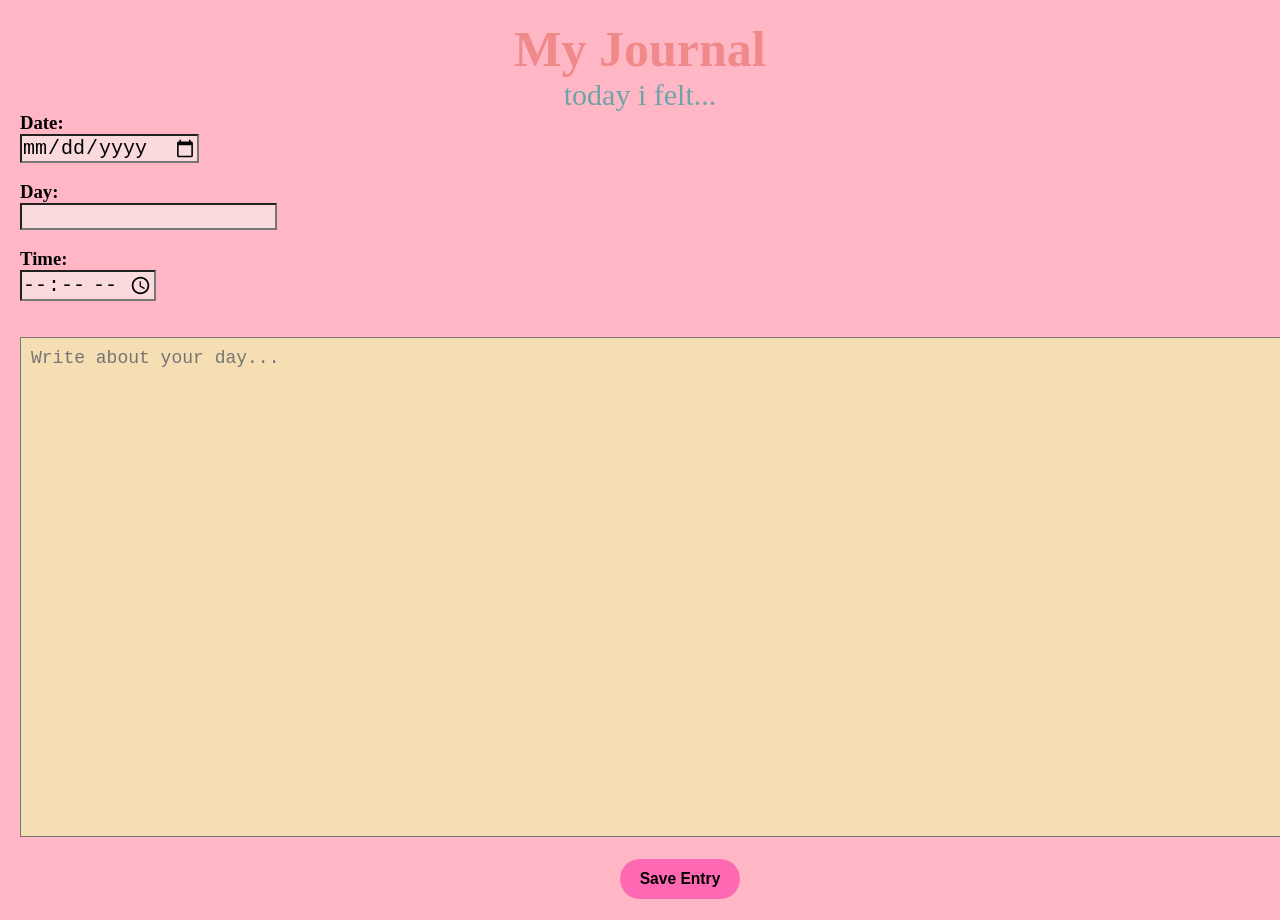
==== journaling.html @ ed4667d5 "Update and rename journaling.php to journaling.html" ====
<!DOCTYPE html>
<html>
<head>
    <title>Journaling</title>

    <style>
        * {
            margin: 0;
            padding: 0;
            box-sizing: border-box;
        }

        body {
            background-color: #FFB7C5;
        }

        input::placeholder {
            font-size: 15px;
        }

        button:hover {
            transform: translateY(-6px);
        }

        textarea {
            width: 1350px;
            height: 500px;
            background-color: wheat;
            font-size: 18px;
            padding: 10px;
        }
    </style>
</head>

<body>

<div style="background-color: #FFB7C5; min-height:100vh; padding:20px;">

    <h1 style="text-align:center; font-family:cursive; color:#f08a8a; font-size:50px;">
        My Journal
    </h1>

    <p style="text-align:center; font-size:30px; color:#6fa3a9;">
        today i felt...
    </p>

    <form id="journalForm">

        <h3>Date:</h3>
        <input type="date" id="date"
               style="background-color:#FADADD; font-size:20px">

        <br><br>

        <h3>Day:</h3>
        <input type="text" id="day"
               style="background-color:#FADADD; font-size:20px">

        <br><br>

        <h3>Time:</h3>
        <input type="time" id="time"
               style="background-color:#FADADD; font-size:20px">

        <br><br><br>

        <textarea id="entry"
                  placeholder="Write about your day..."></textarea>

        <br><br>

        <button type="submit"
                style="margin-left:600px;
                       width:120px;
                       height:40px;
                       border-radius:100px;
                       background-color:#FF69B4;
                       border:none;">

            <h3>Save Entry</h3>

        </button>

    </form>

</div>


<script>

document.getElementById("journalForm").addEventListener("submit", function(event) {

    // Prevent page from refreshing
    event.preventDefault();

    // Get values from the form
    let date = document.getElementById("date").value;
    let day = document.getElementById("day").value;
    let time = document.getElementById("time").value;
    let entry = document.getElementById("entry").value;

    // Check if journal entry is empty
    if (entry.trim() === "") {
        alert("Please write something in your journal.");
        return;
    }

    // Create journal entry
    let data =
        "Date: " + date + "\n" +
        "Day: " + day + "\n" +
        "Time: " + time + "\n" +
        "Entry:\n" + entry + "\n" +
        "------------------------\n";

    // Get previous entries
    let oldEntries = localStorage.getItem("journalEntries");

    if (oldEntries === null) {
        oldEntries = "";
    }

    // Save new entry
    localStorage.setItem("journalEntries", oldEntries + data);

    // Show confirmation
    alert("Your journal entry has been saved! 💗");

    // Clear the form
    document.getElementById("journalForm").reset();

});

</script>

</body>
</html>
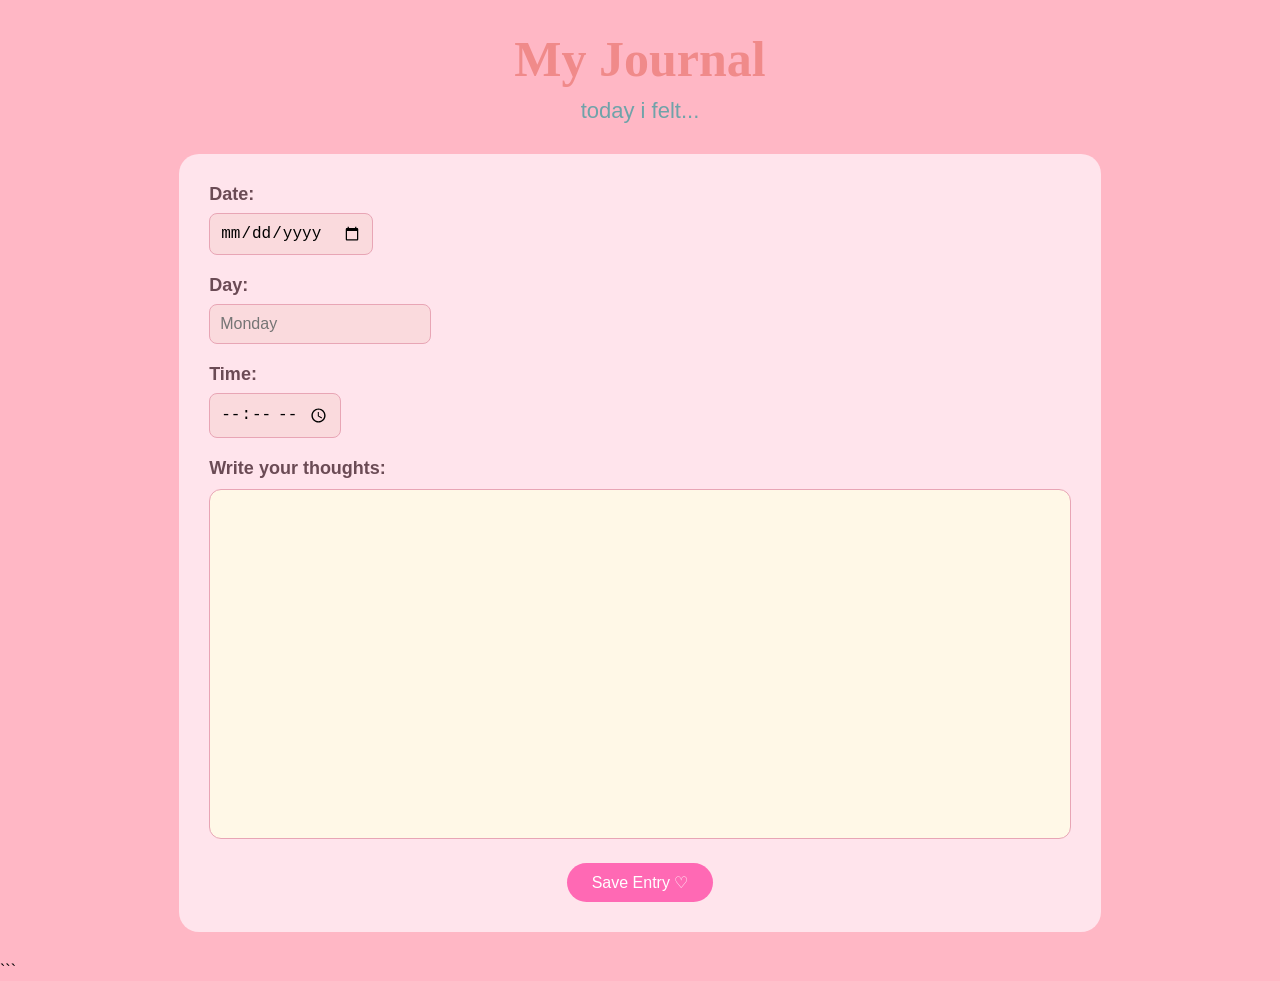
==== commit cd888a5d: "Add files via upload" ====
--- a/journaling.html
+++ b/journaling.html
@@ -1,3 +1,4 @@
+
 <!DOCTYPE html>
 <html>
 <head>
@@ -12,128 +13,134 @@
 
         body {
             background-color: #FFB7C5;
+            font-family: Arial, sans-serif;
         }
 
-        input::placeholder {
-            font-size: 15px;
+        .container {
+            width: 90%;
+            margin: 30px auto;
+        }
+
+        h1 {
+            text-align: center;
+            font-family: cursive;
+            color: #f08a8a;
+            font-size: 50px;
+        }
+
+        .subtitle {
+            text-align: center;
+            font-size: 22px;
+            color: #6fa3a9;
+            margin: 10px 0 30px;
+        }
+
+        .journal-box {
+            background-color: #FFE4EC;
+            width: 80%;
+            margin: auto;
+            padding: 30px;
+            border-radius: 20px;
+        }
+
+        label {
+            font-size: 18px;
+            color: #6b4b55;
+            font-weight: bold;
+        }
+
+        input {
+            margin-top: 8px;
+            margin-bottom: 20px;
+            padding: 10px;
+            font-size: 16px;
+            background-color: #FADADD;
+            border: 1px solid #e8a5b5;
+            border-radius: 8px;
+        }
+
+        textarea {
+            width: 100%;
+            height: 350px;
+            margin-top: 10px;
+            padding: 15px;
+
+            background-color: #FFF8E7;
+            border: 1px solid #e8a5b5;
+            border-radius: 12px;
+
+            font-size: 17px;
+            font-family: cursive;
+            resize: none;
+        }
+
+        textarea::placeholder {
+            color: #b98b98;
+        }
+
+        .button {
+            text-align: center;
+            margin-top: 20px;
+        }
+
+        button {
+            padding: 10px 25px;
+            border: none;
+            border-radius: 20px;
+            background-color: #FF69B4;
+            color: white;
+            font-size: 16px;
+            cursor: pointer;
         }
 
         button:hover {
-            transform: translateY(-6px);
+            transform: translateY(-3px);
         }
 
-        textarea {
-            width: 1350px;
-            height: 500px;
-            background-color: wheat;
-            font-size: 18px;
-            padding: 10px;
-        }
     </style>
 </head>
 
 <body>
 
-<div style="background-color: #FFB7C5; min-height:100vh; padding:20px;">
+    <div class="container">
 
-    <h1 style="text-align:center; font-family:cursive; color:#f08a8a; font-size:50px;">
-        My Journal
-    </h1>
+        <h1>My Journal</h1>
 
-    <p style="text-align:center; font-size:30px; color:#6fa3a9;">
-        today i felt...
-    </p>
+        <p class="subtitle">
+            today i felt...
+        </p>
 
-    <form id="journalForm">
+        <div class="journal-box">
 
-        <h3>Date:</h3>
-        <input type="date" id="date"
-               style="background-color:#FADADD; font-size:20px">
+            <label>Date:</label><br>
+            <input type="date">
 
-        <br><br>
+            <br>
 
-        <h3>Day:</h3>
-        <input type="text" id="day"
-               style="background-color:#FADADD; font-size:20px">
+            <label>Day:</label><br>
+            <input type="text" placeholder="Monday">
 
-        <br><br>
+            <br>
 
-        <h3>Time:</h3>
-        <input type="time" id="time"
-               style="background-color:#FADADD; font-size:20px">
+            <label>Time:</label><br>
+            <input type="time">
 
-        <br><br><br>
+            <br>
 
-        <textarea id="entry"
-                  placeholder="Write about your day..."></textarea>
+            <label>Write your thoughts:</label>
 
-        <br><br>
+            <textarea
+                placeholder="Write about your day, your feelings, your thoughts... ♡">
+            </textarea>
 
-        <button type="submit"
-                style="margin-left:600px;
-                       width:120px;
-                       height:40px;
-                       border-radius:100px;
-                       background-color:#FF69B4;
-                       border:none;">
+            <div class="button">
+                <button>Save Entry ♡</button>
+            </div>
 
-            <h3>Save Entry</h3>
+        </div>
 
-        </button>
-
-    </form>
-
-</div>
-
-
-<script>
-
-document.getElementById("journalForm").addEventListener("submit", function(event) {
-
-    // Prevent page from refreshing
-    event.preventDefault();
-
-    // Get values from the form
-    let date = document.getElementById("date").value;
-    let day = document.getElementById("day").value;
-    let time = document.getElementById("time").value;
-    let entry = document.getElementById("entry").value;
-
-    // Check if journal entry is empty
-    if (entry.trim() === "") {
-        alert("Please write something in your journal.");
-        return;
-    }
-
-    // Create journal entry
-    let data =
-        "Date: " + date + "\n" +
-        "Day: " + day + "\n" +
-        "Time: " + time + "\n" +
-        "Entry:\n" + entry + "\n" +
-        "------------------------\n";
-
-    // Get previous entries
-    let oldEntries = localStorage.getItem("journalEntries");
-
-    if (oldEntries === null) {
-        oldEntries = "";
-    }
-
-    // Save new entry
-    localStorage.setItem("journalEntries", oldEntries + data);
-
-    // Show confirmation
-    alert("Your journal entry has been saved! 💗");
-
-    // Clear the form
-    document.getElementById("journalForm").reset();
-
-});
-
-</script>
+    </div>
 
 </body>
 </html>
-
-
+```
